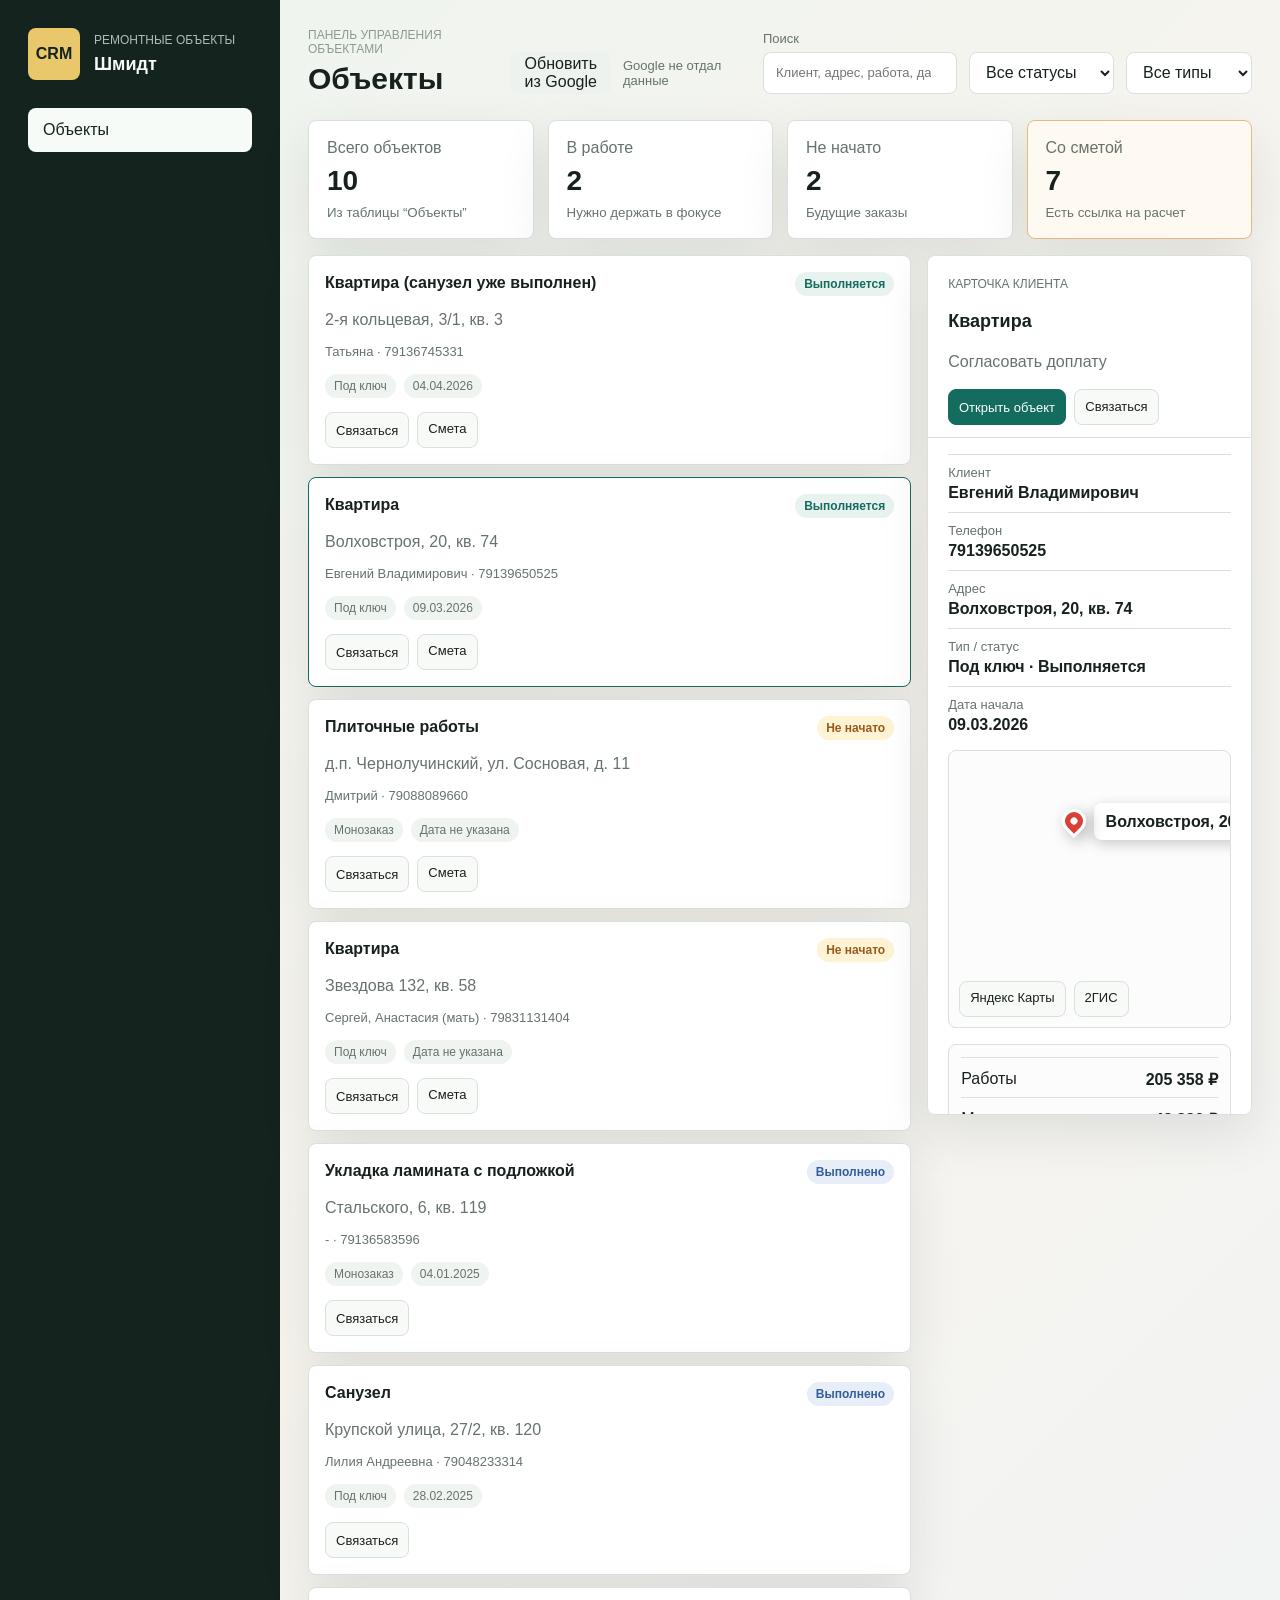
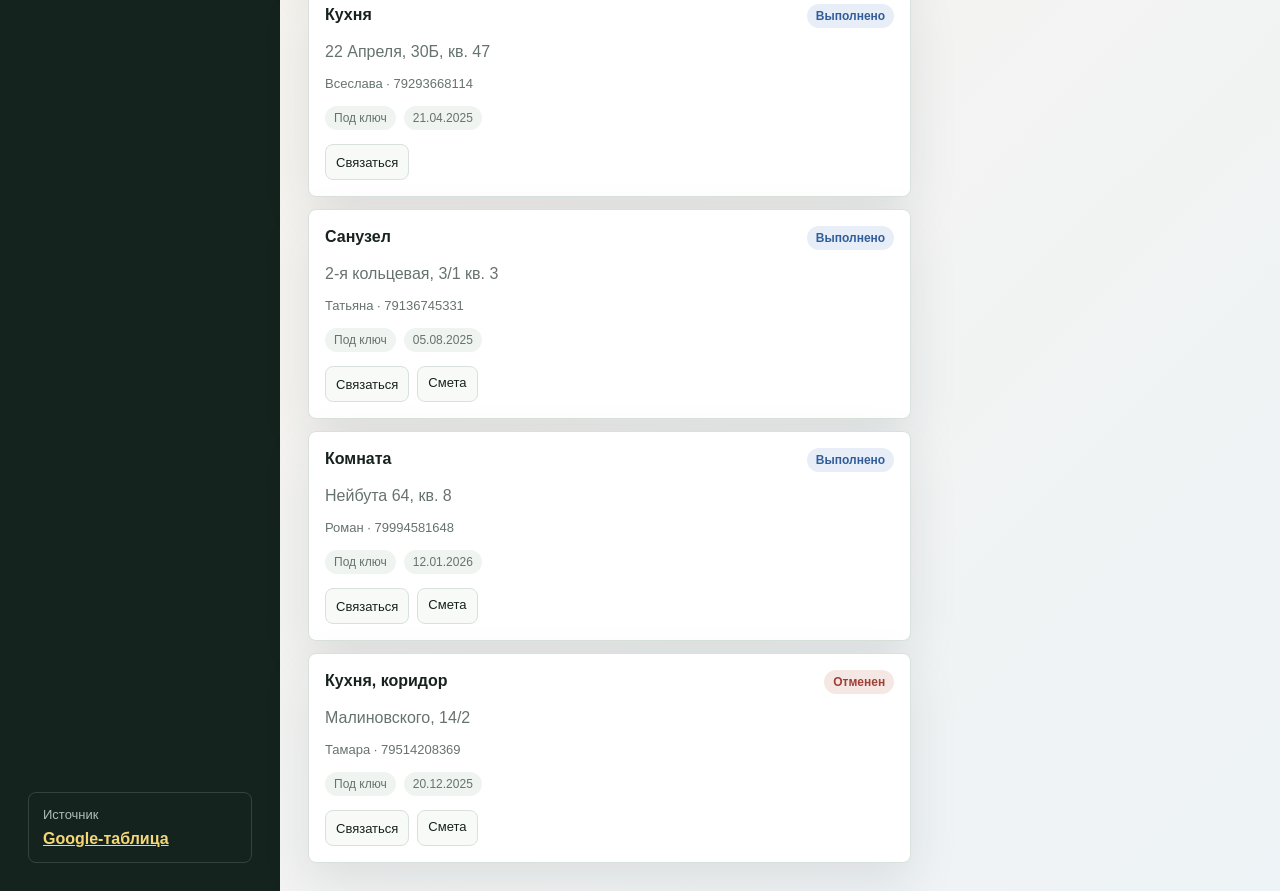
==== index.html @ 341abeab "Initial commit" ====
<!doctype html>
<html lang="ru">
  <head>
    <meta charset="UTF-8" />
    <meta name="viewport" content="width=device-width, initial-scale=1.0" />
    <title>CRM ремонта</title>
    <link rel="stylesheet" href="styles.css" />
  </head>
  <body>
    <div class="app-shell">
      <aside class="sidebar">
        <div class="brand">
          <div class="brand-mark">CRM</div>
          <div>
            <p class="eyebrow">Ремонтные объекты</p>
            <h1>Шмидт</h1>
          </div>
        </div>

        <nav class="nav" aria-label="Разделы CRM">
          <button class="nav-item active" data-view="objects" type="button">Объекты</button>
          <button class="nav-item object-nav" data-view="overview" type="button">Обзор</button>
          <button class="nav-item object-nav" data-view="rooms" type="button">Помещения</button>
          <button class="nav-item object-nav" data-view="works" type="button">Работы</button>
          <button class="nav-item object-nav" data-view="checks" type="button">Чеки</button>
        </nav>

        <div class="source-box">
          <span>Источник</span>
          <a href="https://docs.google.com/spreadsheets/d/1zVKZ6IrFY5RlruPvKlTjibdDbaqPr4kVgYNokngrAjU/edit" target="_blank" rel="noreferrer">Google-таблица</a>
        </div>
      </aside>

      <main class="workspace">
        <header class="topbar">
          <div>
            <p class="eyebrow" id="viewEyebrow">Панель управления объектами</p>
            <h2 id="viewTitle">Обзор</h2>
          </div>
          <div class="toolbar">
            <button class="ghost" id="syncGoogle" type="button">Обновить из Google</button>
            <span class="sync-status" id="syncStatus">Снимок данных</span>
            <label class="search">
              <span>Поиск</span>
              <input id="searchInput" type="search" placeholder="Клиент, адрес, работа, дата" />
            </label>
            <select id="statusFilter" aria-label="Фильтр статуса">
              <option value="all">Все статусы</option>
            </select>
            <select id="typeFilter" aria-label="Фильтр типа заказа">
              <option value="all">Все типы</option>
            </select>
          </div>
        </header>

        <section class="view active" id="objects">
          <div class="metric-grid object-metrics">
            <article class="metric">
              <span>Всего объектов</span>
              <strong id="objectsTotal">0</strong>
              <small>Из таблицы “Объекты”</small>
            </article>
            <article class="metric">
              <span>В работе</span>
              <strong id="activeObjects">0</strong>
              <small>Нужно держать в фокусе</small>
            </article>
            <article class="metric">
              <span>Не начато</span>
              <strong id="newObjects">0</strong>
              <small>Будущие заказы</small>
            </article>
            <article class="metric highlight">
              <span>Со сметой</span>
              <strong id="estimateObjects">0</strong>
              <small>Есть ссылка на расчет</small>
            </article>
          </div>

          <div class="objects-layout">
            <section class="objects-board" id="objectsBoard"></section>
            <aside class="client-panel" id="clientPanel"></aside>
          </div>
        </section>

        <section class="view" id="overview">
          <div class="metric-grid">
            <article class="metric">
              <span>Работы</span>
              <strong id="laborTotal">0 ₽</strong>
              <small>Сумма по всем помещениям</small>
            </article>
            <article class="metric">
              <span>Материалы</span>
              <strong id="materialsTotal">0 ₽</strong>
              <small>По чекам из таблицы</small>
            </article>
            <article class="metric">
              <span>Получено</span>
              <strong id="receivedTotal">0 ₽</strong>
              <small>Оплаты от клиента</small>
            </article>
            <article class="metric highlight">
              <span>Остаток</span>
              <strong id="balanceTotal">0 ₽</strong>
              <small>Получено минус работы и материалы</small>
            </article>
          </div>

          <div class="overview-grid">
            <section class="panel wide">
              <div class="panel-head">
                <h3>Финансы объекта</h3>
                <span id="paymentStatus">Статус</span>
              </div>
              <div class="progress-wrap">
                <div class="progress-labels">
                  <span>Затраты</span>
                  <strong id="costProgressLabel">0%</strong>
                </div>
                <div class="progress"><div id="costProgress"></div></div>
              </div>
              <div class="money-breakdown" id="moneyBreakdown"></div>
            </section>

            <section class="panel">
              <div class="panel-head">
                <h3>Помещения по сумме</h3>
              </div>
              <div class="room-bars" id="roomBars"></div>
            </section>
          </div>
        </section>

        <section class="view" id="rooms">
          <div class="room-grid" id="roomCards"></div>
        </section>

        <section class="view" id="works">
          <div class="works-board" id="worksBoard"></div>
        </section>

        <section class="view" id="checks">
          <div class="checks-layout">
            <section class="panel">
              <div class="panel-head">
                <h3>Расходы по чекам</h3>
                <span id="checksCount">0 чеков</span>
              </div>
              <div class="receipt-list" id="checksList"></div>
            </section>
            <section class="panel">
              <div class="panel-head">
                <h3>Календарь затрат</h3>
              </div>
              <div class="timeline" id="checksTimeline"></div>
            </section>
          </div>
        </section>
      </main>
    </div>

    <script src="app.js"></script>
  </body>
</html>
---- styles.css ----
:root {
  color-scheme: light;
  --ink: #17211d;
  --muted: #66736d;
  --line: #d9e1dc;
  --soft: #f5f7f2;
  --panel: #ffffff;
  --accent: #146c5f;
  --accent-2: #cf6f3e;
  --accent-3: #4169a8;
  --danger: #a34848;
  --shadow: 0 18px 50px rgba(31, 43, 37, 0.1);
}

* {
  box-sizing: border-box;
}

body {
  margin: 0;
  min-height: 100vh;
  background: linear-gradient(135deg, #eef4ef 0%, #f7f4ee 44%, #eef3f7 100%);
  color: var(--ink);
  font-family: Inter, "Segoe UI", Arial, sans-serif;
}

button,
input,
select {
  font: inherit;
}

a {
  color: inherit;
}

.app-shell {
  display: grid;
  grid-template-columns: 280px minmax(0, 1fr);
  min-height: 100vh;
}

.sidebar {
  background: #14231e;
  color: #f6fbf8;
  padding: 28px;
  display: flex;
  flex-direction: column;
  gap: 28px;
}

.brand {
  display: grid;
  grid-template-columns: 52px 1fr;
  gap: 14px;
  align-items: center;
}

.brand-mark {
  display: grid;
  place-items: center;
  width: 52px;
  height: 52px;
  border-radius: 8px;
  background: #e8c86a;
  color: #14231e;
  font-weight: 800;
}

.eyebrow {
  margin: 0 0 6px;
  color: #8a9a93;
  font-size: 12px;
  letter-spacing: 0;
  text-transform: uppercase;
}

.brand .eyebrow {
  color: #aebdb6;
}

h1,
h2,
h3 {
  margin: 0;
  letter-spacing: 0;
}

h1 {
  font-size: 18px;
  line-height: 1.25;
}

h2 {
  font-size: 30px;
}

h3 {
  font-size: 18px;
}

.nav {
  display: grid;
  gap: 8px;
}

.nav-item {
  border: 1px solid rgba(255, 255, 255, 0.08);
  border-radius: 8px;
  background: transparent;
  color: #d8e4de;
  padding: 12px 14px;
  text-align: left;
  cursor: pointer;
}

.nav-item.active,
.nav-item:hover {
  background: #f6fbf8;
  color: #14231e;
}

.object-nav {
  display: none;
}

.object-open .object-nav {
  display: block;
}

.source-box {
  margin-top: auto;
  border: 1px solid rgba(255, 255, 255, 0.14);
  border-radius: 8px;
  padding: 14px;
  display: grid;
  gap: 8px;
}

.source-box span {
  color: #aebdb6;
  font-size: 13px;
}

.source-box a {
  color: #f6d777;
  font-weight: 700;
}

.workspace {
  padding: 28px;
  min-width: 0;
}

.topbar {
  display: flex;
  justify-content: space-between;
  gap: 20px;
  align-items: center;
  margin-bottom: 24px;
}

.toolbar {
  display: flex;
  gap: 12px;
  align-items: end;
}

.back-button {
  display: none;
}

.object-open .back-button {
  display: inline-flex;
  align-items: center;
}

.sync-status {
  align-self: end;
  display: inline-flex;
  align-items: center;
  color: var(--muted);
  font-size: 13px;
  min-height: 42px;
  min-width: 128px;
}

.object-open #statusFilter,
.object-open #typeFilter {
  display: none;
}

.search {
  display: grid;
  gap: 6px;
  color: var(--muted);
  font-size: 13px;
}

input,
select {
  min-height: 42px;
  border: 1px solid var(--line);
  border-radius: 8px;
  background: #fff;
  color: var(--ink);
  padding: 0 12px;
}

.view {
  display: none;
}

.view.active {
  display: block;
}

.metric-grid {
  display: grid;
  grid-template-columns: repeat(4, minmax(0, 1fr));
  gap: 14px;
  margin-bottom: 16px;
}

.metric,
.panel {
  background: var(--panel);
  border: 1px solid var(--line);
  border-radius: 8px;
  box-shadow: var(--shadow);
}

.metric {
  padding: 18px;
  display: grid;
  gap: 8px;
}

.metric span,
.metric small {
  color: var(--muted);
}

.metric strong {
  font-size: 28px;
}

.metric.highlight {
  border-color: #e5ba82;
  background: #fffaf1;
}

.overview-grid {
  display: grid;
  grid-template-columns: minmax(0, 1.35fr) minmax(320px, 0.65fr);
  gap: 16px;
}

.objects-layout {
  display: grid;
  grid-template-columns: minmax(0, 1.3fr) minmax(320px, 0.7fr);
  gap: 16px;
  align-items: start;
}

.objects-board {
  display: grid;
  gap: 16px;
  align-self: start;
}

.status-lane {
  display: grid;
  gap: 10px;
}

.lane-title {
  display: flex;
  align-items: center;
  justify-content: space-between;
  gap: 12px;
}

.object-list {
  display: grid;
  grid-template-columns: repeat(auto-fit, minmax(310px, 1fr));
  grid-auto-rows: minmax(210px, auto);
  gap: 12px;
  align-items: stretch;
}

.unified-object-list {
  width: 100%;
}

.object-card,
.client-panel {
  background: #fff;
  border: 1px solid var(--line);
  border-radius: 8px;
  box-shadow: var(--shadow);
}

.object-card {
  padding: 16px;
  display: flex;
  flex-direction: column;
  gap: 12px;
  cursor: pointer;
  min-height: 210px;
  height: auto;
}

.object-card > .object-actions {
  margin-top: auto;
}

.object-card.active,
.object-card:hover {
  border-color: var(--accent);
}

.object-card h3 {
  font-size: 16px;
  line-height: 1.35;
}

.object-card-head {
  display: flex;
  justify-content: space-between;
  gap: 12px;
  align-items: flex-start;
}

.status-chip {
  border-radius: 999px;
  padding: 5px 9px;
  font-size: 12px;
  font-weight: 700;
  white-space: nowrap;
}

.status-active {
  background: #e8f2ee;
  color: #146c5f;
}

.status-new {
  background: #fff3d6;
  color: #9a5a18;
}

.status-done {
  background: #e8eef8;
  color: #315d9a;
}

.status-cancelled {
  background: #f5e7e4;
  color: #9f3f35;
}

.status-neutral {
  background: #eff4f0;
  color: var(--muted);
}

.object-card p,
.client-panel p {
  margin: 0;
  color: var(--muted);
  line-height: 1.45;
}

.client-line {
  font-size: 13px;
}

.object-meta {
  display: flex;
  flex-wrap: wrap;
  gap: 8px;
  align-items: flex-start;
}

.object-actions {
  display: flex;
  flex-wrap: wrap;
  gap: 8px;
  align-items: flex-start;
}

.action-link,
.action-button,
.contact-summary {
  border: 1px solid var(--line);
  border-radius: 8px;
  background: #f8faf8;
  color: var(--ink);
  min-height: 36px;
  padding: 8px 10px;
  text-decoration: none;
  font-size: 13px;
  cursor: pointer;
}

.action-link.primary {
  background: var(--accent);
  color: #fff;
  border-color: var(--accent);
}

.primary-action {
  background: var(--accent);
  color: #fff;
  border-color: var(--accent);
}

.client-main-actions {
  background: #fff;
  border-bottom: 1px solid var(--line);
  margin: 0 -20px;
  padding: 0 20px 12px;
}

.contact-menu {
  position: relative;
}

.contact-menu[open] .contact-summary {
  border-color: var(--accent);
}

.contact-summary {
  display: inline-flex;
  align-items: center;
  list-style: none;
}

.contact-summary::-webkit-details-marker {
  display: none;
}

.contact-options {
  position: absolute;
  z-index: 5;
  top: calc(100% + 6px);
  left: 0;
  min-width: 150px;
  background: #fff;
  border: 1px solid var(--line);
  border-radius: 8px;
  box-shadow: var(--shadow);
  padding: 6px;
  display: grid;
  gap: 4px;
}

.contact-options a {
  border-radius: 6px;
  color: var(--ink);
  padding: 9px 10px;
  text-decoration: none;
}

.contact-options a:hover {
  background: #edf2ee;
}

.client-panel {
  padding: 20px;
  align-self: start;
  position: sticky;
  top: 20px;
  max-height: calc(100vh - 40px);
  overflow: auto;
  display: grid;
  gap: 16px;
}

.client-panel h3 {
  line-height: 1.35;
}

.client-details {
  display: grid;
  gap: 10px;
}

.detail-row {
  display: grid;
  gap: 4px;
  border-top: 1px solid var(--line);
  padding-top: 10px;
}

.detail-row span {
  color: var(--muted);
  font-size: 13px;
}

.detail-row strong {
  overflow-wrap: anywhere;
}

.finance-mini {
  border: 1px solid var(--line);
  border-radius: 8px;
  padding: 12px;
  display: grid;
  gap: 8px;
  background: #fbfcfb;
}

.map-card {
  border: 1px solid var(--line);
  border-radius: 8px;
  overflow: hidden;
  background: #fbfcfb;
}

.map-frame {
  position: relative;
  height: 220px;
  overflow: hidden;
}

.map-card iframe {
  display: block;
  width: 100%;
  height: 100%;
  border: 0;
}

.map-marker {
  position: absolute;
  left: 50%;
  top: 50%;
  display: flex;
  align-items: center;
  gap: 8px;
  pointer-events: none;
  transform: translate(-28px, -58px);
}

.map-pin {
  position: relative;
  flex: 0 0 auto;
  width: 24px;
  height: 24px;
  background: #d93f34;
  border: 3px solid #fff;
  border-radius: 50% 50% 50% 0;
  box-shadow: 0 6px 16px rgba(0, 0, 0, 0.28);
  transform: rotate(-45deg);
}

.map-pin::after {
  content: "";
  position: absolute;
  left: 50%;
  top: 50%;
  width: 7px;
  height: 7px;
  background: #fff;
  border-radius: 50%;
  transform: translate(-50%, -50%);
}

.map-label {
  max-width: 230px;
  border-radius: 8px;
  background: #fff;
  box-shadow: 0 4px 14px rgba(0, 0, 0, 0.2);
  color: #17211d;
  font-weight: 700;
  line-height: 1.2;
  padding: 9px 12px;
  white-space: nowrap;
}

.map-card .object-actions {
  padding: 10px;
}

.panel {
  padding: 20px;
}

.panel-head {
  display: flex;
  align-items: center;
  justify-content: space-between;
  gap: 12px;
  margin-bottom: 16px;
}

.panel-head span {
  color: var(--accent);
  font-weight: 700;
}

.progress-wrap {
  display: grid;
  gap: 8px;
  margin-bottom: 18px;
}

.progress-labels,
.breakdown-row,
.room-total,
.receipt-row {
  display: flex;
  justify-content: space-between;
  gap: 12px;
  align-items: center;
}

.progress {
  height: 14px;
  background: #e5ebe7;
  border-radius: 999px;
  overflow: hidden;
}

.progress div {
  width: 0;
  height: 100%;
  background: linear-gradient(90deg, var(--accent), var(--accent-2));
}

.money-breakdown,
.room-bars,
.receipt-list,
.timeline {
  display: grid;
  gap: 12px;
}

.breakdown-row {
  border-top: 1px solid var(--line);
  padding-top: 12px;
}

.bar-row {
  display: grid;
  gap: 6px;
}

.bar-meta {
  display: flex;
  justify-content: space-between;
  gap: 12px;
  font-size: 14px;
}

.bar-track {
  height: 10px;
  background: #e9eee9;
  border-radius: 999px;
  overflow: hidden;
}

.bar-fill {
  height: 100%;
  background: var(--accent-3);
}

.room-grid {
  display: grid;
  grid-template-columns: repeat(3, minmax(0, 1fr));
  gap: 14px;
}

.room-card {
  background: #fff;
  border: 1px solid var(--line);
  border-radius: 8px;
  padding: 18px;
  display: grid;
  gap: 14px;
  align-content: start;
  min-height: 210px;
}

.room-card-head {
  display: flex;
  justify-content: space-between;
  align-items: flex-start;
  gap: 14px;
}

.room-card h3 {
  margin: 0;
  min-width: 0;
  line-height: 1.25;
}

.room-sum {
  flex: 0 0 auto;
  border-radius: 999px;
  background: #eff4f0;
  color: #405149;
  padding: 6px 10px;
  font-size: 14px;
  line-height: 1;
  white-space: nowrap;
}

.room-card dl {
  display: grid;
  grid-template-columns: 1fr auto;
  gap: 8px 12px;
  margin: 0;
}

.room-card dt {
  color: var(--muted);
}

.room-card dd {
  margin: 0;
  font-weight: 700;
  text-align: right;
}

.room-total {
  margin-top: auto;
  padding-top: 10px;
  border-top: 1px solid var(--line);
}

.table-shell {
  overflow: auto;
  background: #fff;
  border: 1px solid var(--line);
  border-radius: 8px;
  box-shadow: var(--shadow);
}

table {
  width: 100%;
  border-collapse: collapse;
  min-width: 860px;
}

th,
td {
  padding: 13px 14px;
  border-bottom: 1px solid var(--line);
  text-align: left;
}

th {
  background: #edf2ee;
  font-size: 13px;
  color: #41524a;
}

td:last-child,
td:nth-child(3),
td:nth-child(4),
td:nth-child(5) {
  font-weight: 700;
}

.checks-layout {
  display: grid;
  grid-template-columns: minmax(320px, 0.8fr) minmax(0, 1.2fr);
  gap: 16px;
}

.receipt-row,
.timeline-row {
  border: 1px solid var(--line);
  border-radius: 8px;
  padding: 12px;
}

.timeline-row {
  display: grid;
  grid-template-columns: 58px 1fr auto;
  gap: 12px;
  align-items: center;
}

.timeline-line {
  height: 8px;
  border-radius: 999px;
  background: var(--accent-2);
}

.ghost {
  min-height: 42px;
  border: 0;
  border-radius: 8px;
  padding: 0 14px;
  cursor: pointer;
}

.ghost {
  background: #edf2ee;
  color: var(--ink);
}

.pill {
  border-radius: 999px;
  background: #eff4f0;
  color: var(--muted);
  padding: 5px 9px;
  font-size: 12px;
  white-space: nowrap;
}

.warning-pill {
  background: #fff3d6;
  color: #9a5a18;
}

.empty {
  color: var(--muted);
  padding: 18px;
  text-align: center;
}

.works-board {
  display: grid;
  gap: 16px;
}

.work-room {
  background: #fff;
  border: 1px solid var(--line);
  border-radius: 8px;
  box-shadow: var(--shadow);
  overflow: hidden;
}

.work-room-head {
  display: flex;
  justify-content: space-between;
  gap: 12px;
  align-items: center;
  padding: 16px 18px;
  background: #edf2ee;
}

.stage-grid {
  display: grid;
  grid-template-columns: repeat(2, minmax(0, 1fr));
  gap: 14px;
  padding: 16px;
}

.stage-panel {
  border: 1px solid var(--line);
  border-radius: 8px;
  overflow: hidden;
}

.stage-title {
  display: flex;
  justify-content: space-between;
  gap: 12px;
  align-items: center;
  padding: 12px 14px;
  background: #fbfcfb;
  border-bottom: 1px solid var(--line);
}

.work-row {
  display: grid;
  grid-template-columns: minmax(180px, 1fr) 90px 70px 90px 105px;
  gap: 10px;
  align-items: center;
  padding: 12px 14px;
  border-bottom: 1px solid var(--line);
}

.work-row:last-child {
  border-bottom: 0;
}

.work-row span:not(:first-child) {
  font-weight: 700;
}

.work-row-head {
  background: #fbfcfb;
  color: var(--muted);
  font-size: 13px;
}

.work-row-head span:not(:first-child) {
  font-weight: 400;
}

@media (max-width: 980px) {
  .app-shell {
    grid-template-columns: 1fr;
  }

  .sidebar {
    position: static;
  }

  .nav {
    grid-template-columns: repeat(6, minmax(0, 1fr));
  }

  .nav-item {
    text-align: center;
  }

  .metric-grid,
  .overview-grid,
  .objects-layout,
  .room-grid,
  .checks-layout {
    grid-template-columns: 1fr;
  }

  .object-list {
    grid-template-columns: 1fr;
  }

  .client-panel {
    position: static;
  }

  .topbar {
    align-items: stretch;
    flex-direction: column;
  }

  .toolbar {
    align-items: stretch;
    flex-direction: column;
  }

  .stage-grid {
    grid-template-columns: 1fr;
  }

  .work-row {
    grid-template-columns: 1fr 1fr;
  }
}

@media (max-width: 620px) {
  .workspace,
  .sidebar {
    padding: 18px;
  }

  .brand {
    grid-template-columns: 1fr;
  }

  .nav {
    grid-template-columns: 1fr 1fr;
  }

  .metric strong {
    font-size: 22px;
  }

  .timeline-row {
    grid-template-columns: 1fr;
  }
}
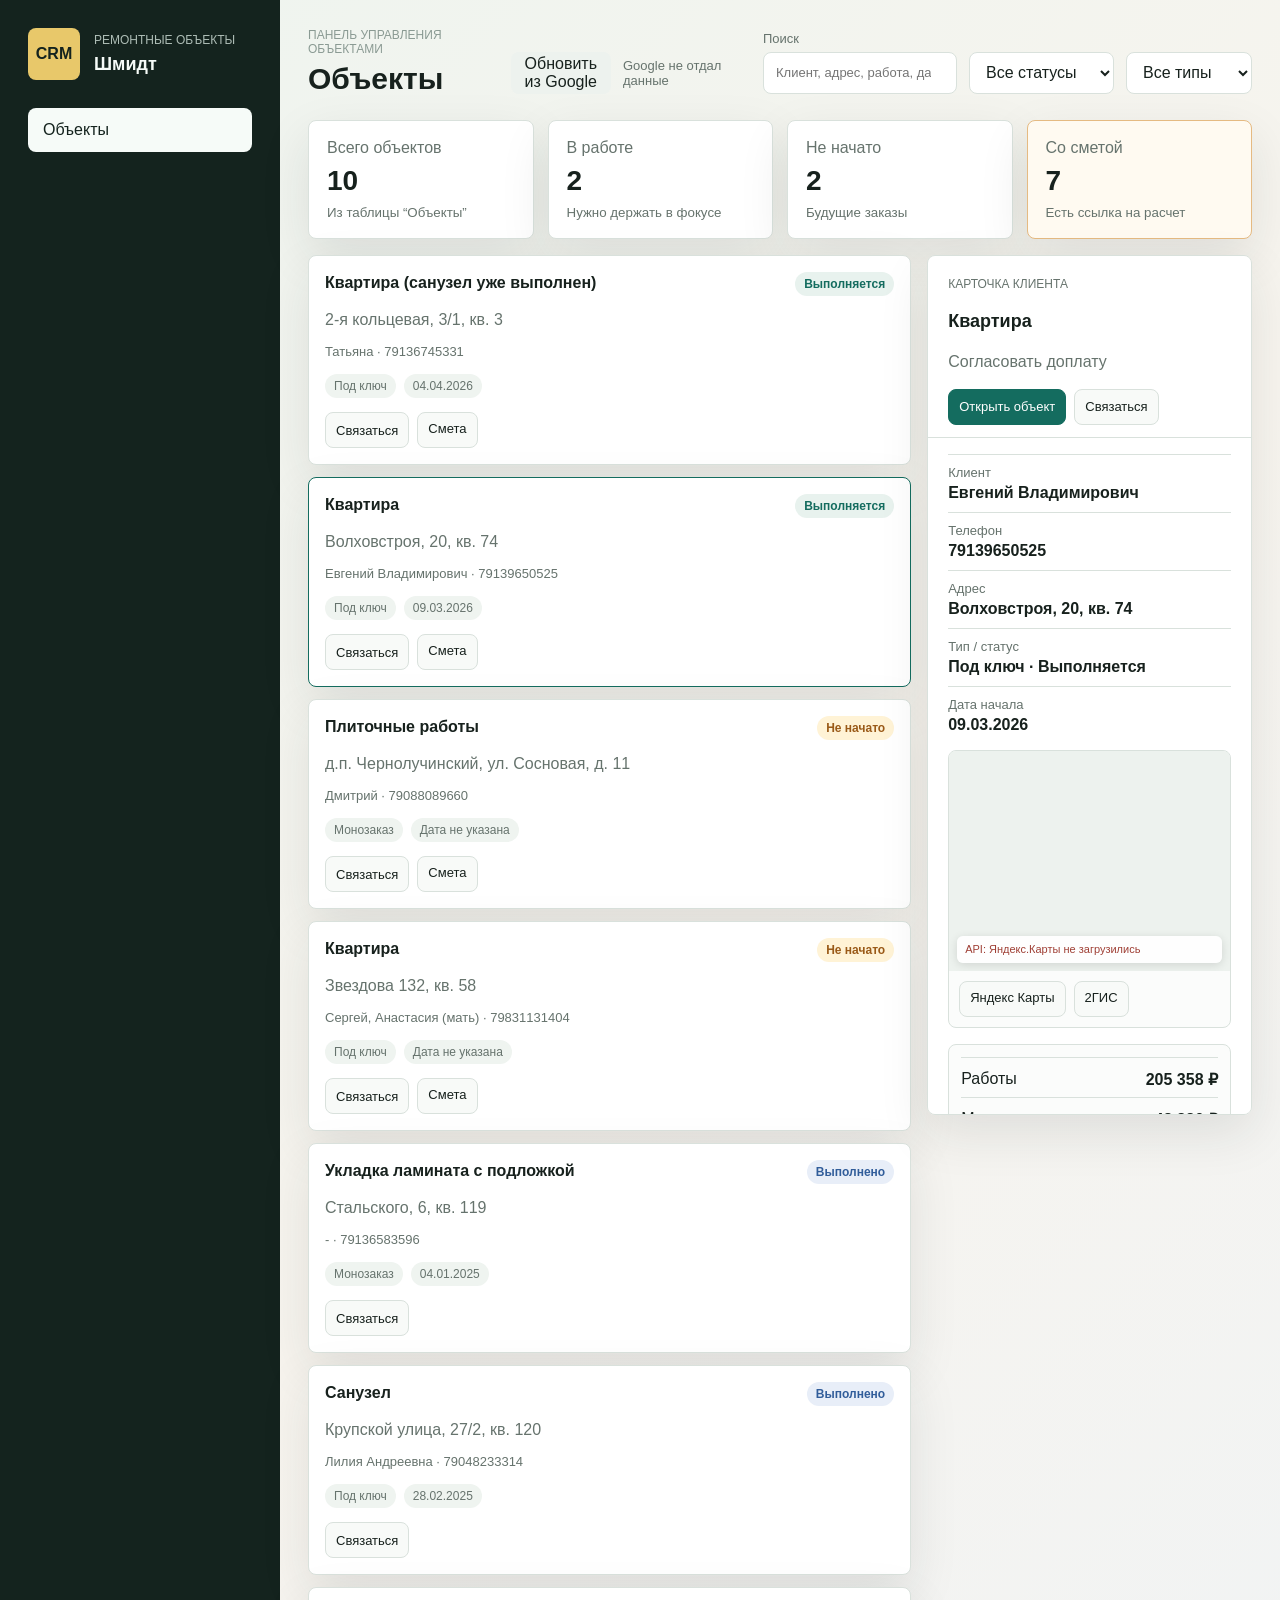
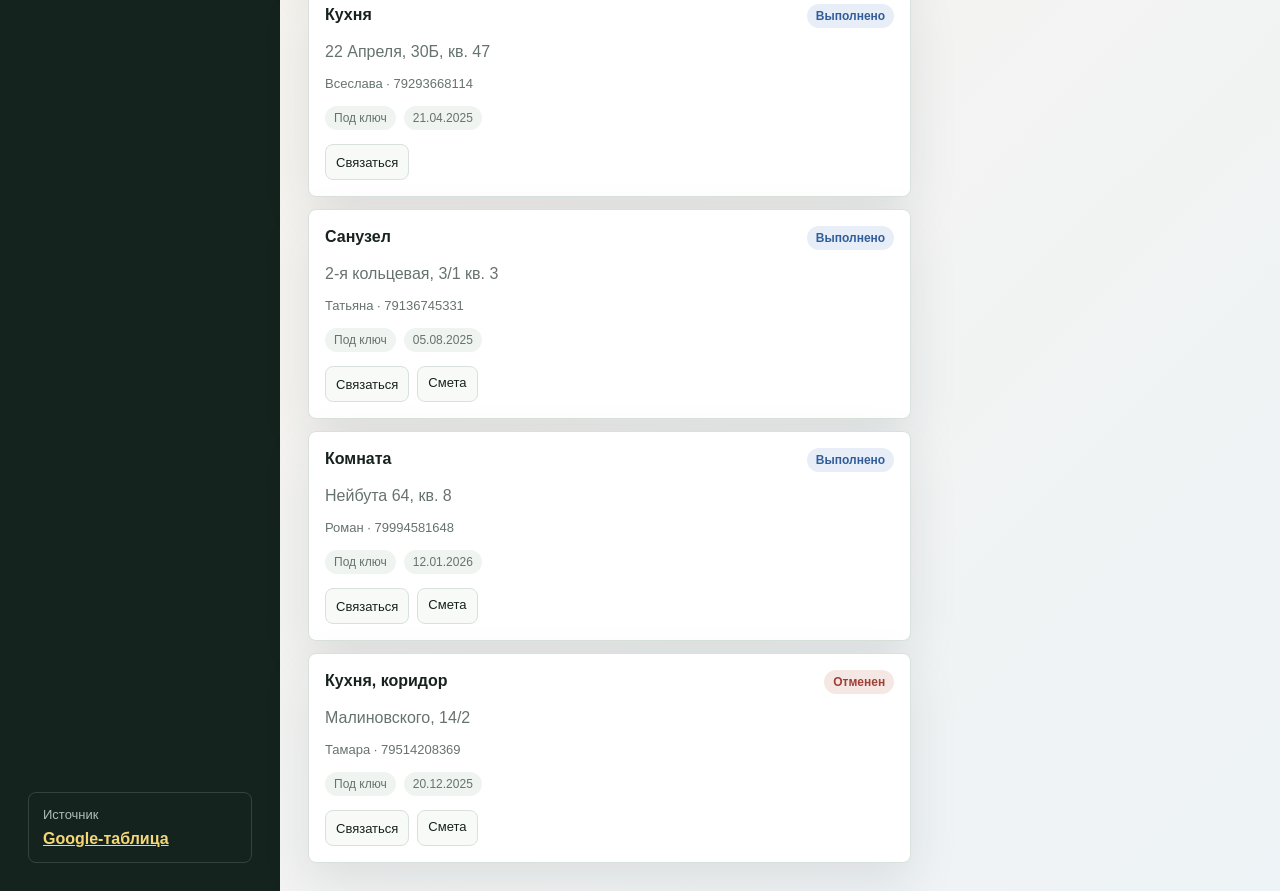
==== commit 084e3952: "Make client report load live Google data" ====
--- a/index.html
+++ b/index.html
@@ -160,6 +160,6 @@
       </main>
     </div>
 
-    <script src="app.js"></script>
+    <script src="app.js?v=2"></script>
   </body>
 </html>
--- a/styles.css
+++ b/styles.css
@@ -525,6 +525,8 @@
   overflow: hidden;
 }
 
+.yandex-map,
+.map-canvas,
 .map-card iframe {
   display: block;
   width: 100%;
@@ -532,51 +534,54 @@
   border: 0;
 }
 
-.map-marker {
+.yandex-map {
+  position: relative;
+  background: #edf2ee;
+  color: var(--muted);
+}
+
+.map-canvas {
   position: absolute;
-  left: 50%;
-  top: 50%;
-  display: flex;
-  align-items: center;
-  gap: 8px;
-  pointer-events: none;
-  transform: translate(-28px, -58px);
-}
-
-.map-pin {
-  position: relative;
-  flex: 0 0 auto;
-  width: 24px;
-  height: 24px;
-  background: #d93f34;
-  border: 3px solid #fff;
-  border-radius: 50% 50% 50% 0;
-  box-shadow: 0 6px 16px rgba(0, 0, 0, 0.28);
-  transform: rotate(-45deg);
-}
-
-.map-pin::after {
-  content: "";
+  inset: 0;
+}
+
+.map-loader {
   position: absolute;
-  left: 50%;
-  top: 50%;
-  width: 7px;
-  height: 7px;
-  background: #fff;
-  border-radius: 50%;
-  transform: translate(-50%, -50%);
-}
-
-.map-label {
-  max-width: 230px;
-  border-radius: 8px;
-  background: #fff;
-  box-shadow: 0 4px 14px rgba(0, 0, 0, 0.2);
-  color: #17211d;
-  font-weight: 700;
-  line-height: 1.2;
-  padding: 9px 12px;
-  white-space: nowrap;
+  inset: 0;
+  display: grid;
+  place-items: center;
+  background: #edf2ee;
+  color: var(--muted);
+  z-index: 2;
+}
+
+.map-loader[hidden] {
+  display: none;
+}
+
+.map-fallback {
+  display: grid;
+  height: 100%;
+  place-items: center;
+  padding: 18px;
+  color: var(--muted);
+  text-align: center;
+}
+
+.map-debug {
+  position: absolute;
+  right: 8px;
+  bottom: 8px;
+  left: 8px;
+  max-height: 72px;
+  overflow: auto;
+  border-radius: 6px;
+  background: rgba(255, 255, 255, 0.92);
+  color: #9f3f35;
+  font-size: 11px;
+  line-height: 1.35;
+  padding: 6px 8px;
+  box-shadow: 0 2px 10px rgba(0, 0, 0, 0.12);
 }
 
 .map-card .object-actions {
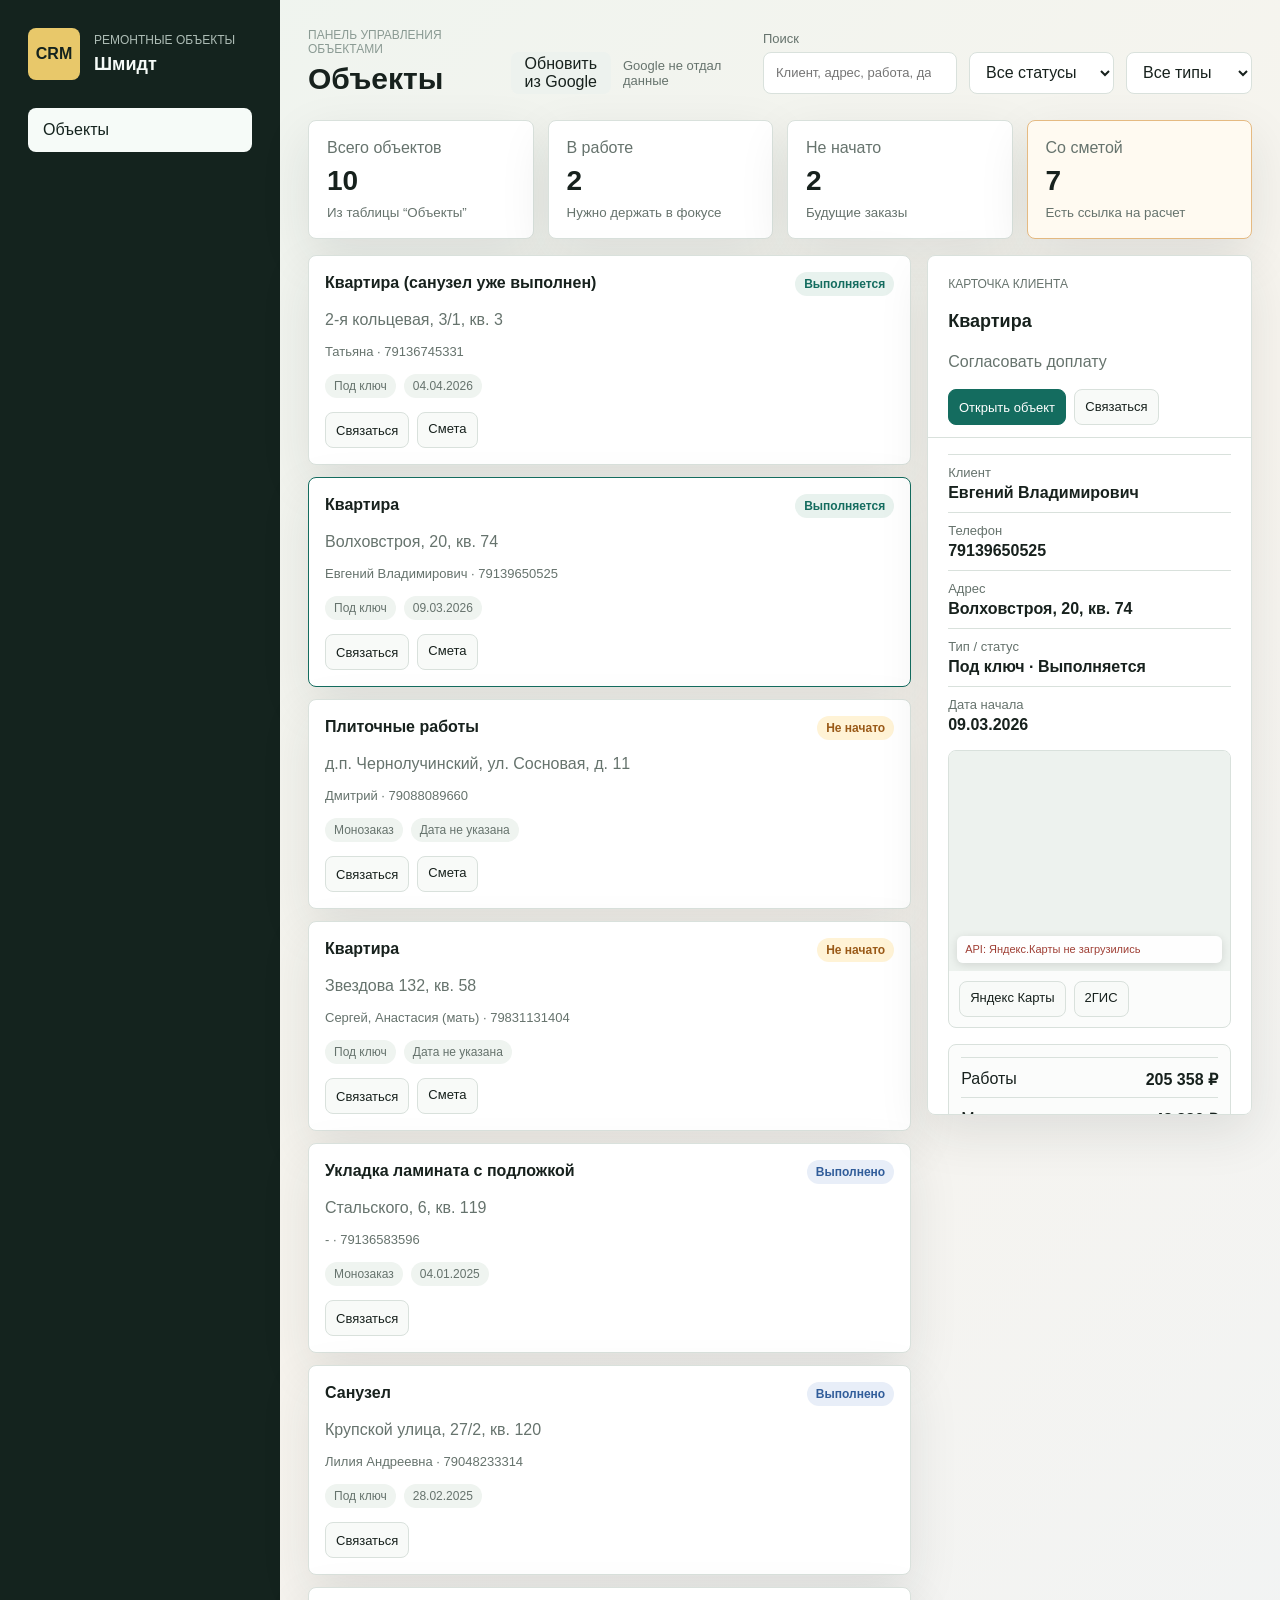
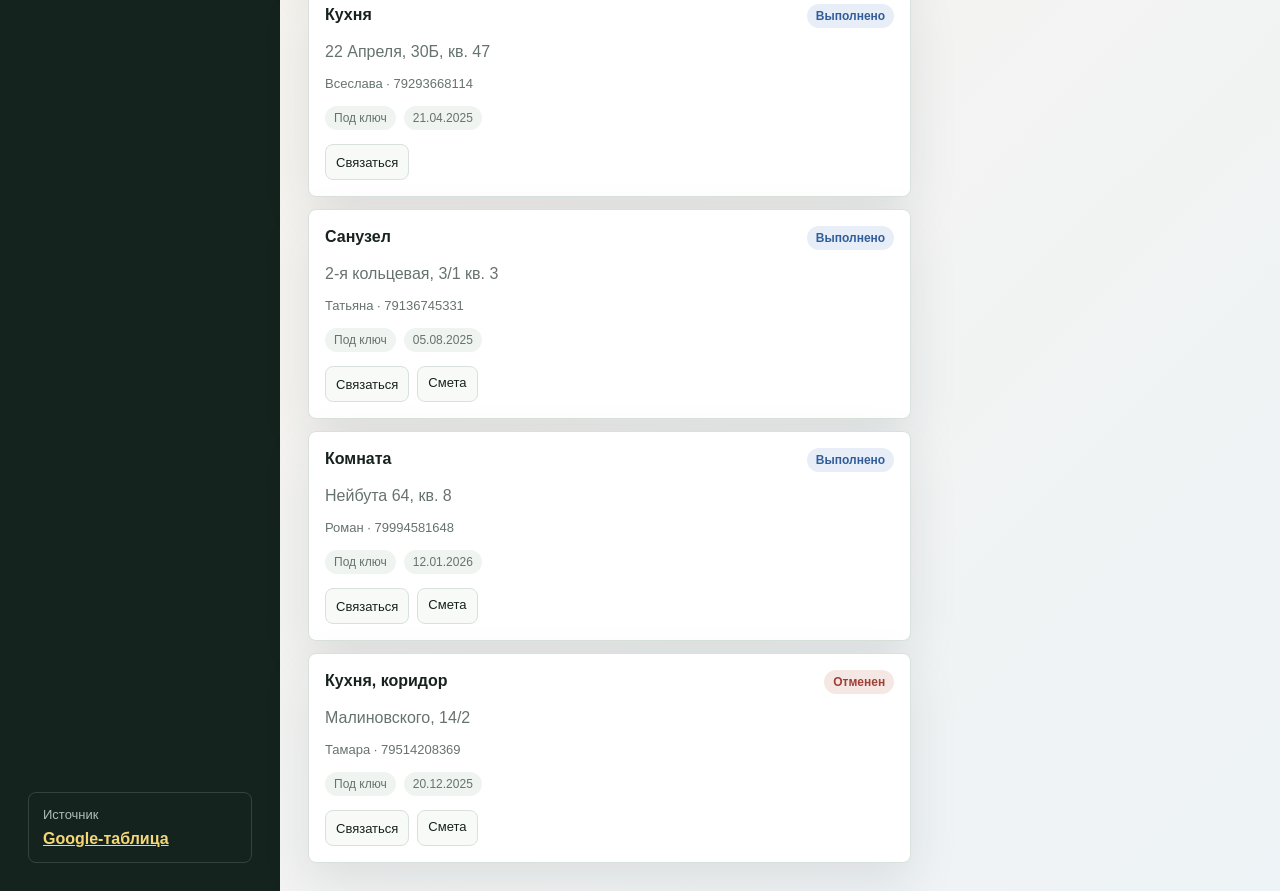
==== commit 50a2329e: "Add one-click client report export" ====
--- a/index.html
+++ b/index.html
@@ -160,6 +160,6 @@
       </main>
     </div>
 
-    <script src="app.js?v=2"></script>
+    <script src="app.js?v=5"></script>
   </body>
 </html>
